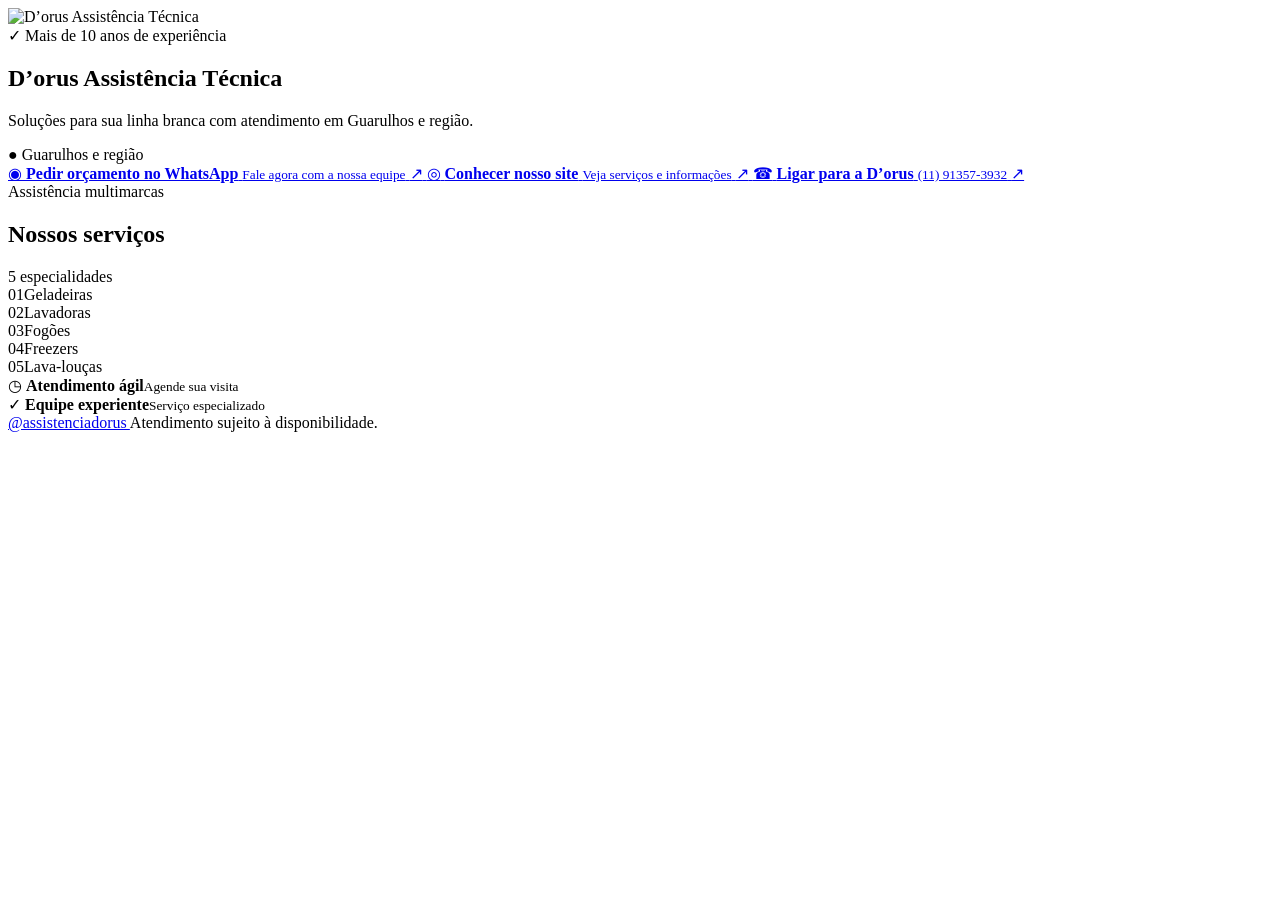
==== index.html @ 90763893 "Cria menu digital da D’orus" ====
<!doctype html>
<html lang="pt-BR">
  <head>
    <meta charset="UTF-8" />
    <meta name="viewport" content="width=device-width, initial-scale=1.0" />
    <meta
      name="description"
      content="Menu digital da D’orus Assistência Técnica: orçamento, serviços e canais de atendimento."
    />
    <meta name="theme-color" content="#075ab7" />
    <title>D’orus Assistência Técnica | Atendimento</title>
    <link rel="stylesheet" href="styles.css" />
  </head>
  <body>
    <main class="site-shell">
      <div class="ambient ambient-one" aria-hidden="true"></div>
      <div class="ambient ambient-two" aria-hidden="true"></div>

      <section class="menu-card" aria-labelledby="page-title">
        <header class="brand-header">
          <div class="logo-frame">
            <img
              src="assets/dorus-logo.png"
              alt="D’orus Assistência Técnica"
              class="brand-logo"
            />
          </div>

          <div class="eyebrow">
            <span aria-hidden="true">✓</span>
            Mais de 10 anos de experiência
          </div>

          <h1 id="page-title">D’orus Assistência Técnica</h1>
          <p class="brand-copy">
            Soluções para sua linha branca com atendimento em Guarulhos e região.
          </p>
          <div class="location-line">● Guarulhos e região</div>
        </header>

        <nav class="action-list" aria-label="Canais de atendimento">
          <a
            class="action-button action-whatsapp"
            href="https://wa.me/5511913573932?text=Ol%C3%A1%2C%20vim%20pelo%20Instagram%20da%20D%27orus%20e%20gostaria%20de%20solicitar%20um%20or%C3%A7amento."
            target="_blank"
            rel="noreferrer"
          >
            <span class="action-icon" aria-hidden="true">◉</span>
            <span class="action-text">
              <strong>Pedir orçamento no WhatsApp</strong>
              <small>Fale agora com a nossa equipe</small>
            </span>
            <span class="arrow" aria-hidden="true">↗</span>
          </a>

          <a
            class="action-button action-site"
            href="https://assistenciadorus.com.br/"
            target="_blank"
            rel="noreferrer"
          >
            <span class="action-icon" aria-hidden="true">◎</span>
            <span class="action-text">
              <strong>Conhecer nosso site</strong>
              <small>Veja serviços e informações</small>
            </span>
            <span class="arrow" aria-hidden="true">↗</span>
          </a>

          <a class="action-button action-call" href="tel:+5511913573932">
            <span class="action-icon" aria-hidden="true">☎</span>
            <span class="action-text">
              <strong>Ligar para a D’orus</strong>
              <small>(11) 91357-3932</small>
            </span>
            <span class="arrow" aria-hidden="true">↗</span>
          </a>
        </nav>

        <section class="services-section" aria-labelledby="services-title">
          <div class="section-heading">
            <div>
              <span class="section-kicker">Assistência multimarcas</span>
              <h2 id="services-title">Nossos serviços</h2>
            </div>
            <span class="service-count">5 especialidades</span>
          </div>

          <div class="services-grid">
            <div class="service-item"><span>01</span>Geladeiras</div>
            <div class="service-item"><span>02</span>Lavadoras</div>
            <div class="service-item"><span>03</span>Fogões</div>
            <div class="service-item"><span>04</span>Freezers</div>
            <div class="service-item"><span>05</span>Lava-louças</div>
          </div>
        </section>

        <section class="trust-strip" aria-label="Informações de atendimento">
          <div>
            <span class="trust-icon" aria-hidden="true">◷</span>
            <span><strong>Atendimento ágil</strong><small>Agende sua visita</small></span>
          </div>
          <div>
            <span class="trust-icon" aria-hidden="true">✓</span>
            <span><strong>Equipe experiente</strong><small>Serviço especializado</small></span>
          </div>
        </section>

        <footer class="menu-footer">
          <a
            href="https://www.instagram.com/assistenciadorus/"
            target="_blank"
            rel="noreferrer"
          >
            @assistenciadorus
          </a>
          <span>Atendimento sujeito à disponibilidade.</span>
        </footer>
      </section>
    </main>
  </body>
</html>
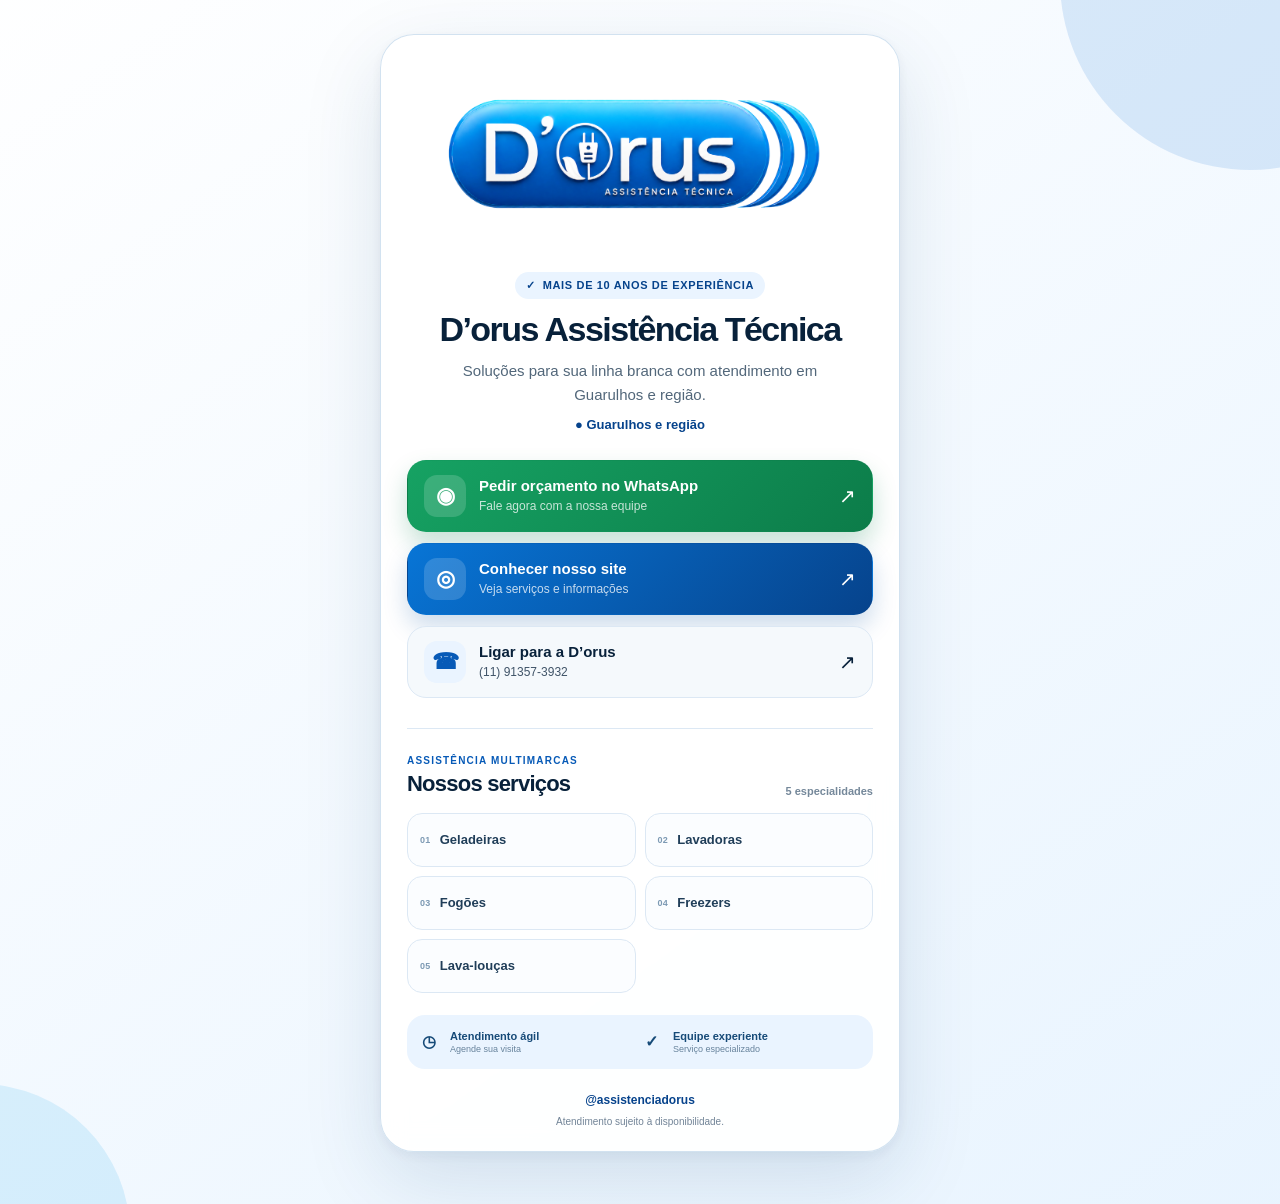
==== commit 2b3d8004: "Usa logo transparente otimizada" ====
--- a/index.html
+++ b/index.html
@@ -20,7 +20,7 @@
         <header class="brand-header">
           <div class="logo-frame">
             <img
-              src="assets/dorus-logo.png"
+              src="assets/dorus-logo.webp"
               alt="D’orus Assistência Técnica"
               class="brand-logo"
             />
--- a/styles.css
+++ b/styles.css
@@ -0,0 +1,136 @@
+:root {
+  --ink: #08213a;
+  --blue: #075ab7;
+  --blue-dark: #06438c;
+  --blue-soft: #eaf4ff;
+  --line: #dce8f4;
+  --green: #16a263;
+  --green-dark: #0c7c49;
+}
+
+* { box-sizing: border-box; }
+
+html { min-width: 320px; background: #eef5fb; }
+
+body {
+  margin: 0;
+  color: var(--ink);
+  font-family: Arial, Helvetica, sans-serif;
+  -webkit-font-smoothing: antialiased;
+}
+
+a { color: inherit; text-decoration: none; }
+h1, h2, p { margin: 0; }
+
+.site-shell {
+  position: relative;
+  min-height: 100svh;
+  overflow: hidden;
+  display: grid;
+  place-items: start center;
+  padding: 34px 16px 52px;
+  background: linear-gradient(145deg, rgba(255,255,255,.96), rgba(232,244,255,.92)), #eef5fb;
+}
+
+.ambient { position: absolute; border-radius: 999px; pointer-events: none; }
+.ambient-one { width: 380px; height: 380px; top: -210px; right: -160px; background: rgba(0,102,204,.13); }
+.ambient-two { width: 300px; height: 300px; bottom: -180px; left: -170px; background: rgba(0,158,226,.12); }
+
+.menu-card {
+  position: relative;
+  z-index: 1;
+  width: min(100%, 520px);
+  border: 1px solid rgba(207,224,239,.92);
+  border-radius: 34px;
+  padding: 34px 26px 24px;
+  background: rgba(255,255,255,.94);
+  box-shadow: 0 28px 80px rgba(11,63,105,.13), 0 4px 14px rgba(11,63,105,.06);
+  backdrop-filter: blur(12px);
+}
+
+.brand-header { text-align: center; }
+.logo-frame { width: min(100%, 390px); margin: 0 auto 22px; background: transparent; }
+.brand-logo { display: block; width: 100%; height: auto; object-fit: contain; }
+
+.eyebrow {
+  width: fit-content;
+  margin: 0 auto 12px;
+  display: flex;
+  align-items: center;
+  gap: 7px;
+  padding: 7px 11px;
+  border-radius: 999px;
+  color: var(--blue-dark);
+  background: var(--blue-soft);
+  font-size: 11px;
+  font-weight: 800;
+  letter-spacing: .06em;
+  text-transform: uppercase;
+}
+
+h1 { font-size: clamp(26px, 6vw, 34px); line-height: 1.08; letter-spacing: -.045em; }
+.brand-copy { max-width: 390px; margin: 12px auto 0; color: #52677a; font-size: 15px; line-height: 1.55; }
+.location-line { margin-top: 11px; color: var(--blue-dark); font-size: 13px; font-weight: 700; }
+
+.action-list { display: grid; gap: 11px; margin-top: 28px; }
+.action-button {
+  min-height: 72px;
+  display: flex;
+  align-items: center;
+  gap: 13px;
+  padding: 12px 16px;
+  border: 1px solid transparent;
+  border-radius: 19px;
+  transition: transform 160ms ease, box-shadow 160ms ease, border-color 160ms ease;
+}
+.action-button:hover { transform: translateY(-2px); }
+.action-button:focus-visible, .menu-footer a:focus-visible { outline: 3px solid rgba(0,102,204,.35); outline-offset: 3px; }
+.action-whatsapp { color: #fff; background: linear-gradient(135deg, var(--green), var(--green-dark)); box-shadow: 0 12px 24px rgba(13,129,76,.23); }
+.action-site { color: #fff; background: linear-gradient(135deg, #0875d6, var(--blue-dark)); box-shadow: 0 12px 24px rgba(4,82,159,.2); }
+.action-call { color: var(--ink); border-color: var(--line); background: #f5f9fc; }
+.action-call:hover { border-color: #b7cee1; box-shadow: 0 9px 20px rgba(11,63,105,.08); }
+
+.action-icon {
+  flex: 0 0 auto;
+  width: 42px;
+  height: 42px;
+  display: grid;
+  place-items: center;
+  border-radius: 13px;
+  background: rgba(255,255,255,.16);
+  font-size: 22px;
+  font-weight: 800;
+}
+.action-call .action-icon { color: var(--blue); background: var(--blue-soft); }
+.action-text { min-width: 0; flex: 1; display: grid; gap: 3px; text-align: left; }
+.action-text strong { font-size: 15px; line-height: 1.25; }
+.action-text small { opacity: .76; font-size: 12px; line-height: 1.3; }
+.arrow { font-size: 20px; }
+
+.services-section { margin-top: 30px; padding-top: 26px; border-top: 1px solid var(--line); }
+.section-heading { display: flex; align-items: end; justify-content: space-between; gap: 12px; }
+.section-kicker { display: block; margin-bottom: 5px; color: var(--blue); font-size: 10px; font-weight: 800; letter-spacing: .12em; text-transform: uppercase; }
+h2 { font-size: 22px; letter-spacing: -.035em; }
+.service-count { flex: 0 0 auto; color: #75889a; font-size: 11px; font-weight: 700; }
+.services-grid { display: grid; grid-template-columns: repeat(2, minmax(0,1fr)); gap: 9px; margin-top: 16px; }
+.service-item { min-height: 54px; display: flex; align-items: center; gap: 9px; padding: 11px 12px; border: 1px solid var(--line); border-radius: 15px; color: #203e59; background: #fbfdff; font-size: 13px; font-weight: 750; }
+.service-item span { color: #7d9ab4; font-size: 9px; font-weight: 800; letter-spacing: .04em; }
+
+.trust-strip { display: grid; grid-template-columns: repeat(2,minmax(0,1fr)); gap: 10px; margin-top: 22px; padding: 15px; border-radius: 18px; color: #164a78; background: var(--blue-soft); }
+.trust-strip > div { display: flex; align-items: center; gap: 8px; }
+.trust-strip span:not(.trust-icon) { min-width: 0; display: grid; gap: 2px; }
+.trust-strip strong { font-size: 11px; }
+.trust-strip small { color: #67839c; font-size: 9px; }
+.trust-icon { width: 20px; font-weight: 900; }
+
+.menu-footer { display: flex; flex-direction: column; align-items: center; gap: 9px; margin-top: 24px; color: #718497; font-size: 10px; }
+.menu-footer a { color: var(--blue-dark); font-size: 12px; font-weight: 800; }
+
+@media (max-width: 420px) {
+  .site-shell { padding: 14px 0 0; background: #fff; }
+  .menu-card { border: 0; border-radius: 0; padding: 26px 18px 24px; box-shadow: none; }
+  .logo-frame { width: min(100%, 340px); }
+  .action-button { padding-inline: 13px; }
+}
+
+@media (prefers-reduced-motion: reduce) { .action-button { transition: none; } }
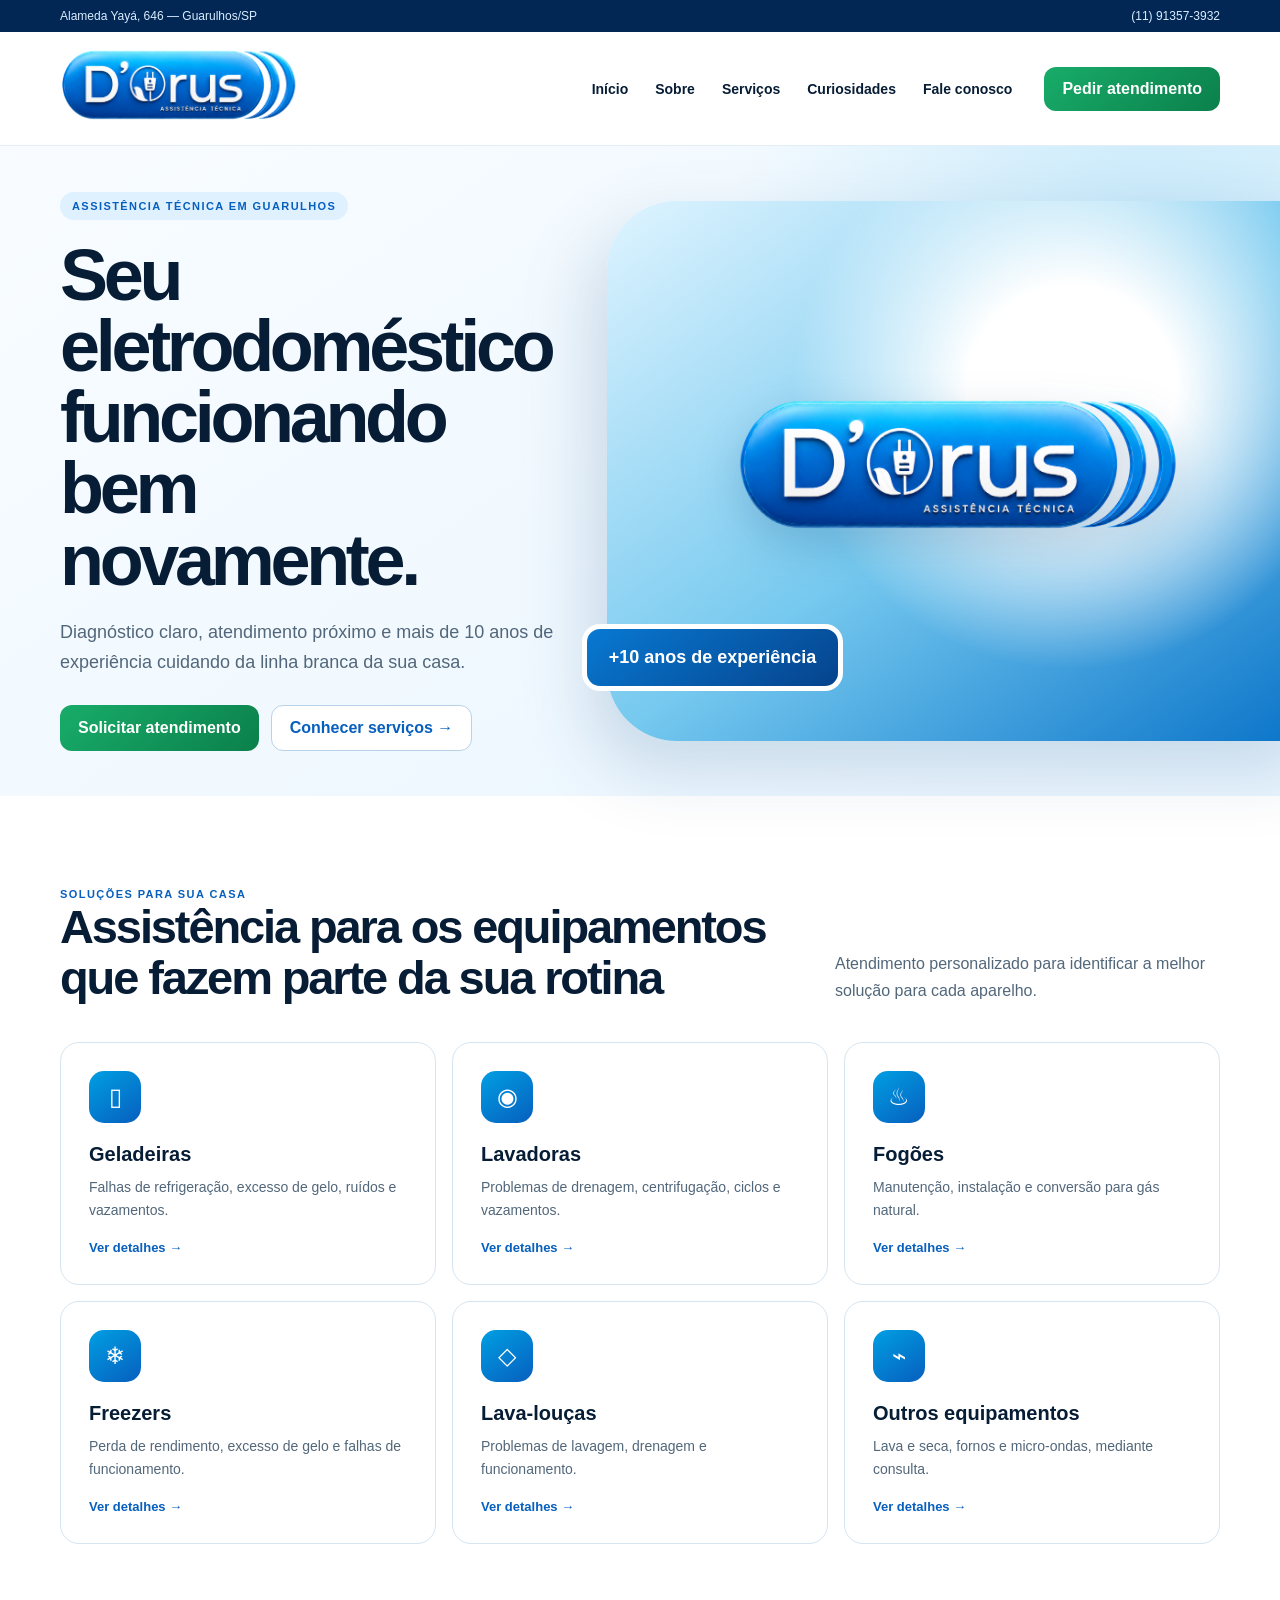
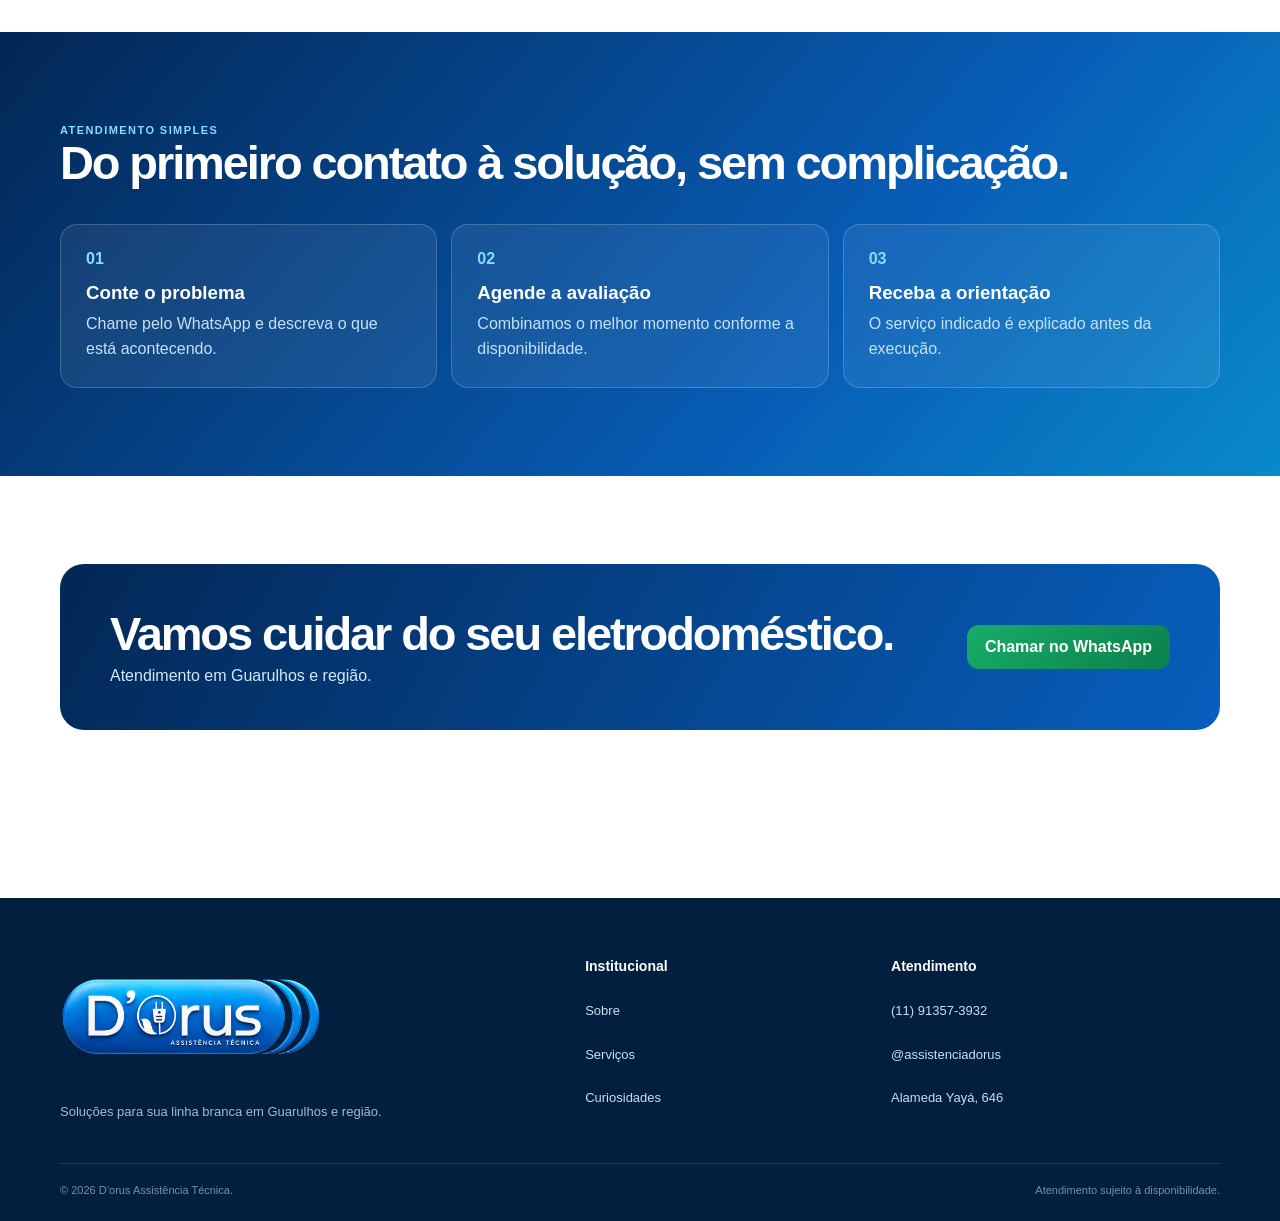
==== commit 5856cdfe: "Transformar menu em site institucional completo" ====
--- a/index.html
+++ b/index.html
@@ -1,122 +1,14 @@
-<!doctype html>
-<html lang="pt-BR">
-  <head>
-    <meta charset="UTF-8" />
-    <meta name="viewport" content="width=device-width, initial-scale=1.0" />
-    <meta
-      name="description"
-      content="Menu digital da D’orus Assistência Técnica: orçamento, serviços e canais de atendimento."
-    />
-    <meta name="theme-color" content="#075ab7" />
-    <title>D’orus Assistência Técnica | Atendimento</title>
-    <link rel="stylesheet" href="styles.css" />
-  </head>
-  <body>
-    <main class="site-shell">
-      <div class="ambient ambient-one" aria-hidden="true"></div>
-      <div class="ambient ambient-two" aria-hidden="true"></div>
-
-      <section class="menu-card" aria-labelledby="page-title">
-        <header class="brand-header">
-          <div class="logo-frame">
-            <img
-              src="assets/dorus-logo.webp"
-              alt="D’orus Assistência Técnica"
-              class="brand-logo"
-            />
-          </div>
-
-          <div class="eyebrow">
-            <span aria-hidden="true">✓</span>
-            Mais de 10 anos de experiência
-          </div>
-
-          <h1 id="page-title">D’orus Assistência Técnica</h1>
-          <p class="brand-copy">
-            Soluções para sua linha branca com atendimento em Guarulhos e região.
-          </p>
-          <div class="location-line">● Guarulhos e região</div>
-        </header>
-
-        <nav class="action-list" aria-label="Canais de atendimento">
-          <a
-            class="action-button action-whatsapp"
-            href="https://wa.me/5511913573932?text=Ol%C3%A1%2C%20vim%20pelo%20Instagram%20da%20D%27orus%20e%20gostaria%20de%20solicitar%20um%20or%C3%A7amento."
-            target="_blank"
-            rel="noreferrer"
-          >
-            <span class="action-icon" aria-hidden="true">◉</span>
-            <span class="action-text">
-              <strong>Pedir orçamento no WhatsApp</strong>
-              <small>Fale agora com a nossa equipe</small>
-            </span>
-            <span class="arrow" aria-hidden="true">↗</span>
-          </a>
-
-          <a
-            class="action-button action-site"
-            href="https://assistenciadorus.com.br/"
-            target="_blank"
-            rel="noreferrer"
-          >
-            <span class="action-icon" aria-hidden="true">◎</span>
-            <span class="action-text">
-              <strong>Conhecer nosso site</strong>
-              <small>Veja serviços e informações</small>
-            </span>
-            <span class="arrow" aria-hidden="true">↗</span>
-          </a>
-
-          <a class="action-button action-call" href="tel:+5511913573932">
-            <span class="action-icon" aria-hidden="true">☎</span>
-            <span class="action-text">
-              <strong>Ligar para a D’orus</strong>
-              <small>(11) 91357-3932</small>
-            </span>
-            <span class="arrow" aria-hidden="true">↗</span>
-          </a>
-        </nav>
-
-        <section class="services-section" aria-labelledby="services-title">
-          <div class="section-heading">
-            <div>
-              <span class="section-kicker">Assistência multimarcas</span>
-              <h2 id="services-title">Nossos serviços</h2>
-            </div>
-            <span class="service-count">5 especialidades</span>
-          </div>
-
-          <div class="services-grid">
-            <div class="service-item"><span>01</span>Geladeiras</div>
-            <div class="service-item"><span>02</span>Lavadoras</div>
-            <div class="service-item"><span>03</span>Fogões</div>
-            <div class="service-item"><span>04</span>Freezers</div>
-            <div class="service-item"><span>05</span>Lava-louças</div>
-          </div>
-        </section>
-
-        <section class="trust-strip" aria-label="Informações de atendimento">
-          <div>
-            <span class="trust-icon" aria-hidden="true">◷</span>
-            <span><strong>Atendimento ágil</strong><small>Agende sua visita</small></span>
-          </div>
-          <div>
-            <span class="trust-icon" aria-hidden="true">✓</span>
-            <span><strong>Equipe experiente</strong><small>Serviço especializado</small></span>
-          </div>
-        </section>
-
-        <footer class="menu-footer">
-          <a
-            href="https://www.instagram.com/assistenciadorus/"
-            target="_blank"
-            rel="noreferrer"
-          >
-            @assistenciadorus
-          </a>
-          <span>Atendimento sujeito à disponibilidade.</span>
-        </footer>
-      </section>
-    </main>
-  </body>
-</html>
+<!doctype html><html lang="pt-BR"><head><meta charset="utf-8"><meta name="viewport" content="width=device-width,initial-scale=1"><meta name="description" content="Assistência técnica de geladeiras, lavadoras, fogões, freezers e lava-louças em Guarulhos e região."><title>D’orus Assistência Técnica | Guarulhos</title><link rel="stylesheet" href="styles.css"></head><body>
+<div class="topbar"><div class="container"><span>Alameda Yayá, 646 — Guarulhos/SP</span><span>(11) 91357-3932</span></div></div>
+<header class="header"><div class="container"><a href="./"><img class="logo" src="assets/dorus-logo.webp" alt="D’orus Assistência Técnica"></a><nav class="nav"><a href="./">Início</a><a href="sobre/">Sobre</a><a href="servicos/">Serviços</a><a href="curiosidades/">Curiosidades</a><a href="fale-conosco/">Fale conosco</a></nav><a class="whatsapp-mini" href="https://wa.me/5511913573932">Pedir atendimento</a><details class="mobile-nav"><summary>Menu</summary><div><a href="./">Início</a><a href="sobre/">Sobre</a><a href="servicos/">Serviços</a><a href="curiosidades/">Curiosidades</a><a href="fale-conosco/">Fale conosco</a></div></details></div></header>
+<main><section class="hero"><div class="container hero-grid"><div><span class="eyebrow">Assistência técnica em Guarulhos</span><h1>Seu eletrodoméstico funcionando bem novamente.</h1><p>Diagnóstico claro, atendimento próximo e mais de 10 anos de experiência cuidando da linha branca da sua casa.</p><div class="actions"><a class="button button-green" href="https://wa.me/5511913573932">Solicitar atendimento</a><a class="button button-blue" href="servicos/">Conhecer serviços →</a></div></div><div class="hero-image"><div class="badge">+10 anos de experiência</div></div></div></section>
+<section class="section"><div class="container"><div class="section-head"><div><span class="kicker">Soluções para sua casa</span><h2>Assistência para os equipamentos que fazem parte da sua rotina</h2></div><p>Atendimento personalizado para identificar a melhor solução para cada aparelho.</p></div><div class="cards">
+<article class="card"><div class="icon">▯</div><h3>Geladeiras</h3><p>Falhas de refrigeração, excesso de gelo, ruídos e vazamentos.</p><a href="servicos/">Ver detalhes →</a></article>
+<article class="card"><div class="icon">◉</div><h3>Lavadoras</h3><p>Problemas de drenagem, centrifugação, ciclos e vazamentos.</p><a href="servicos/">Ver detalhes →</a></article>
+<article class="card"><div class="icon">♨</div><h3>Fogões</h3><p>Manutenção, instalação e conversão para gás natural.</p><a href="servicos/">Ver detalhes →</a></article>
+<article class="card"><div class="icon">❄</div><h3>Freezers</h3><p>Perda de rendimento, excesso de gelo e falhas de funcionamento.</p><a href="servicos/">Ver detalhes →</a></article>
+<article class="card"><div class="icon">◇</div><h3>Lava-louças</h3><p>Problemas de lavagem, drenagem e funcionamento.</p><a href="servicos/">Ver detalhes →</a></article>
+<article class="card"><div class="icon">⌁</div><h3>Outros equipamentos</h3><p>Lava e seca, fornos e micro-ondas, mediante consulta.</p><a href="servicos/">Ver detalhes →</a></article></div></div></section>
+<section class="section section-blue"><div class="container"><span class="kicker" style="color:#85ddff">Atendimento simples</span><h2>Do primeiro contato à solução, sem complicação.</h2><div class="steps"><article class="step"><span>01</span><h3>Conte o problema</h3><p>Chame pelo WhatsApp e descreva o que está acontecendo.</p></article><article class="step"><span>02</span><h3>Agende a avaliação</h3><p>Combinamos o melhor momento conforme a disponibilidade.</p></article><article class="step"><span>03</span><h3>Receba a orientação</h3><p>O serviço indicado é explicado antes da execução.</p></article></div></div></section>
+<section class="section"><div class="container cta"><div><h2>Vamos cuidar do seu eletrodoméstico.</h2><p>Atendimento em Guarulhos e região.</p></div><a class="button button-green" href="https://wa.me/5511913573932">Chamar no WhatsApp</a></div></section></main>
+<footer class="footer"><div class="container footer-grid"><div><img src="assets/dorus-logo.webp" alt="D’orus"><p>Soluções para sua linha branca em Guarulhos e região.</p></div><div class="footer-links"><h3>Institucional</h3><a href="sobre/">Sobre</a><a href="servicos/">Serviços</a><a href="curiosidades/">Curiosidades</a></div><div class="footer-links"><h3>Atendimento</h3><a href="tel:+5511913573932">(11) 91357-3932</a><a href="https://instagram.com/assistenciadorus">@assistenciadorus</a><span>Alameda Yayá, 646</span></div></div><div class="container copyright"><span>© 2026 D’orus Assistência Técnica.</span><span>Atendimento sujeito à disponibilidade.</span></div></footer></body></html>
--- a/styles.css
+++ b/styles.css
@@ -1,136 +1,101 @@
-:root {
-  --ink: #08213a;
-  --blue: #075ab7;
-  --blue-dark: #06438c;
-  --blue-soft: #eaf4ff;
-  --line: #dce8f4;
-  --green: #16a263;
-  --green-dark: #0c7c49;
+:root{--ink:#071d35;--muted:#52677a;--blue:#075fbe;--cyan:#009fe3;--deep:#032755;--soft:#eef7ff;--line:#d6e5f1;--green:#159c5e}
+*{box-sizing:border-box}
+html{scroll-behavior:smooth}
+body{margin:0;color:var(--ink);font-family:Arial,Helvetica,sans-serif;background:#fff}
+a{text-decoration:none;color:inherit}
+h1,h2,h3,p{margin:0}
+.container{width:min(1160px,calc(100% - 40px));margin:auto}
+.topbar{padding:9px 0;color:#d9edff;background:var(--deep);font-size:12px}
+.topbar .container,.header .container{display:flex;align-items:center;justify-content:space-between}
+.header{background:#fff;border-bottom:1px solid #e2edf5}
+.header .container{min-height:90px;gap:32px}
+.logo{width:245px;display:block}
+.nav{display:flex;gap:27px;margin-left:auto;font-size:14px;font-weight:700}
+.nav a:hover{color:var(--blue)}
+.whatsapp-mini,.button{display:inline-flex;align-items:center;justify-content:center;gap:8px;padding:13px 18px;border-radius:12px;font-weight:800}
+.whatsapp-mini,.button-green{color:#fff;background:linear-gradient(135deg,#18ac69,#0b804b)}
+.button-blue{color:var(--blue);background:#fff;border:1px solid #b9d2e8}
+.mobile-nav{display:none;position:relative}
+.mobile-nav summary{cursor:pointer;font-weight:800}
+.mobile-nav div{position:absolute;right:0;top:30px;width:220px;display:grid;padding:10px;background:#fff;border:1px solid var(--line);border-radius:12px;box-shadow:0 15px 40px #063b8020}
+.mobile-nav a{padding:10px}
+.hero{background:radial-gradient(circle at 90% 20%,#00a0e330,transparent 34%),linear-gradient(145deg,#f8fcff,#eaf6ff)}
+.hero-grid{min-height:650px;display:grid;grid-template-columns:.9fr 1.1fr;align-items:center;gap:45px}
+.eyebrow,.kicker{display:inline-block;color:var(--blue);font-size:11px;font-weight:900;letter-spacing:.13em;text-transform:uppercase}
+.eyebrow{padding:8px 12px;margin-bottom:20px;background:#dff1ff;border-radius:999px}
+.hero h1,.internal h1{font-size:clamp(44px,6vw,72px);line-height:.99;letter-spacing:-.06em}
+.hero p,.internal p{margin-top:22px;color:var(--muted);font-size:18px;line-height:1.65}
+.actions{display:flex;gap:12px;margin-top:28px}
+.hero-image{position:relative;height:540px;margin-right:-8vw;border-radius:70px 0 0 70px;background:radial-gradient(circle at 65% 35%,#fff 0 18%,transparent 48%),linear-gradient(145deg,#dff4ff,#76c9ef 52%,#0872c8);box-shadow:-18px 28px 70px #0441752b}
+.hero-image:before{content:"";position:absolute;inset:18%;background:url('assets/dorus-logo.webp') center/contain no-repeat;filter:drop-shadow(0 16px 22px #053d7133)}
+.badge{position:absolute;left:-25px;bottom:50px;padding:18px 22px;color:#fff;background:linear-gradient(145deg,#0879d2,#06438c);border:5px solid #fff;border-radius:18px;font-size:18px;font-weight:900}
+.section{padding:88px 0}
+.section-soft{background:linear-gradient(145deg,#f5faff,#ebf6ff)}
+.section-blue{color:#fff;background:linear-gradient(130deg,var(--deep),#075db6 65%,#098aca)}
+.section-head{display:grid;grid-template-columns:1.3fr .7fr;gap:60px;align-items:end;margin-bottom:38px}
+.section h2{font-size:clamp(30px,4.5vw,47px);line-height:1.08;letter-spacing:-.045em}
+.section-head p,.copy{color:var(--muted);line-height:1.7}
+.cards{display:grid;grid-template-columns:repeat(3,1fr);gap:16px}
+.card{padding:28px;border:1px solid var(--line);border-radius:19px;background:#fff}
+.icon{width:52px;height:52px;display:grid;place-items:center;color:#fff;background:linear-gradient(145deg,var(--cyan),var(--blue));border-radius:15px;font-size:24px}
+.card h3{margin-top:20px;font-size:20px}
+.card p{margin-top:10px;color:var(--muted);font-size:14px;line-height:1.65}
+.card a{display:inline-block;margin-top:18px;color:var(--blue);font-size:13px;font-weight:800}
+.steps{display:grid;grid-template-columns:repeat(3,1fr);gap:14px;margin-top:35px}
+.step{padding:25px;border:1px solid #ffffff30;border-radius:17px;background:#ffffff12}
+.step span{color:#85ddff;font-weight:900}
+.step h3{margin-top:14px}
+.step p{margin-top:8px;color:#c7e2f8;line-height:1.55}
+.cta{display:flex;align-items:center;justify-content:space-between;gap:30px;padding:45px 50px;color:#fff;background:linear-gradient(120deg,var(--deep),var(--blue));border-radius:24px}
+.cta p{margin-top:8px;color:#d3e9fa}
+.internal{position:relative;overflow:hidden;padding:85px 0;background:linear-gradient(140deg,#f8fcff,#e7f5ff)}
+.internal p{max-width:720px}
+.content-grid{display:grid;grid-template-columns:.9fr 1.1fr;gap:80px}
+.prose{display:grid;gap:18px;color:var(--muted);font-size:17px;line-height:1.75}
+.values,.services,.tips{display:grid;grid-template-columns:repeat(2,1fr);gap:16px}
+.values .card,.services .card,.tips .card{min-height:220px}
+.checklist{display:grid;grid-template-columns:repeat(2,1fr);gap:9px;margin:20px 0;padding:0;list-style:none;color:#405970;font-size:13px}
+.checklist li:before{content:"✓";margin-right:7px;color:var(--green);font-weight:900}
+.tip-note{margin-top:20px;padding:13px;color:var(--blue);background:var(--soft);border-radius:10px;font-size:13px;font-weight:700}
+.contact-grid{display:grid;grid-template-columns:.75fr 1.25fr;gap:36px}
+.contact-list{display:grid;gap:12px;align-content:start}
+.contact-item{padding:20px;border:1px solid var(--line);border-radius:15px}
+.contact-item small{display:block;margin-bottom:5px;color:var(--muted);font-size:10px;font-weight:800;text-transform:uppercase}
+.form{display:grid;gap:16px;padding:34px;background:#f5faff;border:1px solid var(--line);border-radius:22px}
+.form label{display:grid;gap:7px;color:#27445f;font-size:12px;font-weight:800}
+.form input,.form select,.form textarea{width:100%;padding:12px;border:1px solid #bed4e7;border-radius:9px;background:#fff}
+.form textarea{min-height:110px;resize:vertical}
+.footer{margin-top:80px;padding:60px 0 25px;color:#c9def0;background:#031f40}
+.footer-grid{display:grid;grid-template-columns:1.3fr .7fr .9fr;gap:50px}
+.footer img{width:270px}
+.footer p{margin-top:15px;color:#9fbbd2;font-size:13px;line-height:1.6}
+.footer h3{color:#fff;font-size:14px}
+.footer-links{display:grid;gap:11px;font-size:13px}
+.copyright{display:flex;justify-content:space-between;margin-top:40px;padding-top:20px;border-top:1px solid #ffffff20;color:#7391aa;font-size:11px}
+
+@media(max-width:900px){.nav,.whatsapp-mini{display:none}
+.mobile-nav{display:block}
+.hero-grid,.section-head,.content-grid,.contact-grid{grid-template-columns:1fr}
+.hero-grid{padding-top:60px}
+.hero-image{margin-right:-20px;height:430px}
+.cards{grid-template-columns:repeat(2,1fr)}
+.steps{grid-template-columns:1fr}
+.footer-grid{grid-template-columns:1fr 1fr}
+.footer-grid>:first-child{grid-column:1/-1}
 }
-
-* { box-sizing: border-box; }
-
-html { min-width: 320px; background: #eef5fb; }
-
-body {
-  margin: 0;
-  color: var(--ink);
-  font-family: Arial, Helvetica, sans-serif;
-  -webkit-font-smoothing: antialiased;
+@media(max-width:620px){.container{width:calc(100% - 28px)}
+.topbar{text-align:center}
+.header .container{min-height:76px}
+.logo{width:200px}
+.hero-grid{padding-top:45px}
+.hero h1,.internal h1{font-size:42px}
+.hero-image{height:310px;margin:20px -14px 0 0;border-radius:35px}
+.badge{left:8px;bottom:10px}
+.actions{display:grid}
+.section{padding:62px 0}
+.cards,.values,.services,.tips{grid-template-columns:1fr}
+.cta{display:grid;padding:30px 24px}
+.footer-grid{grid-template-columns:1fr}
+.footer-grid>:first-child{grid-column:auto}
+.copyright{display:grid;gap:8px}
 }
-
-a { color: inherit; text-decoration: none; }
-h1, h2, p { margin: 0; }
-
-.site-shell {
-  position: relative;
-  min-height: 100svh;
-  overflow: hidden;
-  display: grid;
-  place-items: start center;
-  padding: 34px 16px 52px;
-  background: linear-gradient(145deg, rgba(255,255,255,.96), rgba(232,244,255,.92)), #eef5fb;
-}
-
-.ambient { position: absolute; border-radius: 999px; pointer-events: none; }
-.ambient-one { width: 380px; height: 380px; top: -210px; right: -160px; background: rgba(0,102,204,.13); }
-.ambient-two { width: 300px; height: 300px; bottom: -180px; left: -170px; background: rgba(0,158,226,.12); }
-
-.menu-card {
-  position: relative;
-  z-index: 1;
-  width: min(100%, 520px);
-  border: 1px solid rgba(207,224,239,.92);
-  border-radius: 34px;
-  padding: 34px 26px 24px;
-  background: rgba(255,255,255,.94);
-  box-shadow: 0 28px 80px rgba(11,63,105,.13), 0 4px 14px rgba(11,63,105,.06);
-  backdrop-filter: blur(12px);
-}
-
-.brand-header { text-align: center; }
-.logo-frame { width: min(100%, 390px); margin: 0 auto 22px; background: transparent; }
-.brand-logo { display: block; width: 100%; height: auto; object-fit: contain; }
-
-.eyebrow {
-  width: fit-content;
-  margin: 0 auto 12px;
-  display: flex;
-  align-items: center;
-  gap: 7px;
-  padding: 7px 11px;
-  border-radius: 999px;
-  color: var(--blue-dark);
-  background: var(--blue-soft);
-  font-size: 11px;
-  font-weight: 800;
-  letter-spacing: .06em;
-  text-transform: uppercase;
-}
-
-h1 { font-size: clamp(26px, 6vw, 34px); line-height: 1.08; letter-spacing: -.045em; }
-.brand-copy { max-width: 390px; margin: 12px auto 0; color: #52677a; font-size: 15px; line-height: 1.55; }
-.location-line { margin-top: 11px; color: var(--blue-dark); font-size: 13px; font-weight: 700; }
-
-.action-list { display: grid; gap: 11px; margin-top: 28px; }
-.action-button {
-  min-height: 72px;
-  display: flex;
-  align-items: center;
-  gap: 13px;
-  padding: 12px 16px;
-  border: 1px solid transparent;
-  border-radius: 19px;
-  transition: transform 160ms ease, box-shadow 160ms ease, border-color 160ms ease;
-}
-.action-button:hover { transform: translateY(-2px); }
-.action-button:focus-visible, .menu-footer a:focus-visible { outline: 3px solid rgba(0,102,204,.35); outline-offset: 3px; }
-.action-whatsapp { color: #fff; background: linear-gradient(135deg, var(--green), var(--green-dark)); box-shadow: 0 12px 24px rgba(13,129,76,.23); }
-.action-site { color: #fff; background: linear-gradient(135deg, #0875d6, var(--blue-dark)); box-shadow: 0 12px 24px rgba(4,82,159,.2); }
-.action-call { color: var(--ink); border-color: var(--line); background: #f5f9fc; }
-.action-call:hover { border-color: #b7cee1; box-shadow: 0 9px 20px rgba(11,63,105,.08); }
-
-.action-icon {
-  flex: 0 0 auto;
-  width: 42px;
-  height: 42px;
-  display: grid;
-  place-items: center;
-  border-radius: 13px;
-  background: rgba(255,255,255,.16);
-  font-size: 22px;
-  font-weight: 800;
-}
-.action-call .action-icon { color: var(--blue); background: var(--blue-soft); }
-.action-text { min-width: 0; flex: 1; display: grid; gap: 3px; text-align: left; }
-.action-text strong { font-size: 15px; line-height: 1.25; }
-.action-text small { opacity: .76; font-size: 12px; line-height: 1.3; }
-.arrow { font-size: 20px; }
-
-.services-section { margin-top: 30px; padding-top: 26px; border-top: 1px solid var(--line); }
-.section-heading { display: flex; align-items: end; justify-content: space-between; gap: 12px; }
-.section-kicker { display: block; margin-bottom: 5px; color: var(--blue); font-size: 10px; font-weight: 800; letter-spacing: .12em; text-transform: uppercase; }
-h2 { font-size: 22px; letter-spacing: -.035em; }
-.service-count { flex: 0 0 auto; color: #75889a; font-size: 11px; font-weight: 700; }
-.services-grid { display: grid; grid-template-columns: repeat(2, minmax(0,1fr)); gap: 9px; margin-top: 16px; }
-.service-item { min-height: 54px; display: flex; align-items: center; gap: 9px; padding: 11px 12px; border: 1px solid var(--line); border-radius: 15px; color: #203e59; background: #fbfdff; font-size: 13px; font-weight: 750; }
-.service-item span { color: #7d9ab4; font-size: 9px; font-weight: 800; letter-spacing: .04em; }
-
-.trust-strip { display: grid; grid-template-columns: repeat(2,minmax(0,1fr)); gap: 10px; margin-top: 22px; padding: 15px; border-radius: 18px; color: #164a78; background: var(--blue-soft); }
-.trust-strip > div { display: flex; align-items: center; gap: 8px; }
-.trust-strip span:not(.trust-icon) { min-width: 0; display: grid; gap: 2px; }
-.trust-strip strong { font-size: 11px; }
-.trust-strip small { color: #67839c; font-size: 9px; }
-.trust-icon { width: 20px; font-weight: 900; }
-
-.menu-footer { display: flex; flex-direction: column; align-items: center; gap: 9px; margin-top: 24px; color: #718497; font-size: 10px; }
-.menu-footer a { color: var(--blue-dark); font-size: 12px; font-weight: 800; }
-
-@media (max-width: 420px) {
-  .site-shell { padding: 14px 0 0; background: #fff; }
-  .menu-card { border: 0; border-radius: 0; padding: 26px 18px 24px; box-shadow: none; }
-  .logo-frame { width: min(100%, 340px); }
-  .action-button { padding-inline: 13px; }
-}
-
-@media (prefers-reduced-motion: reduce) { .action-button { transition: none; } }
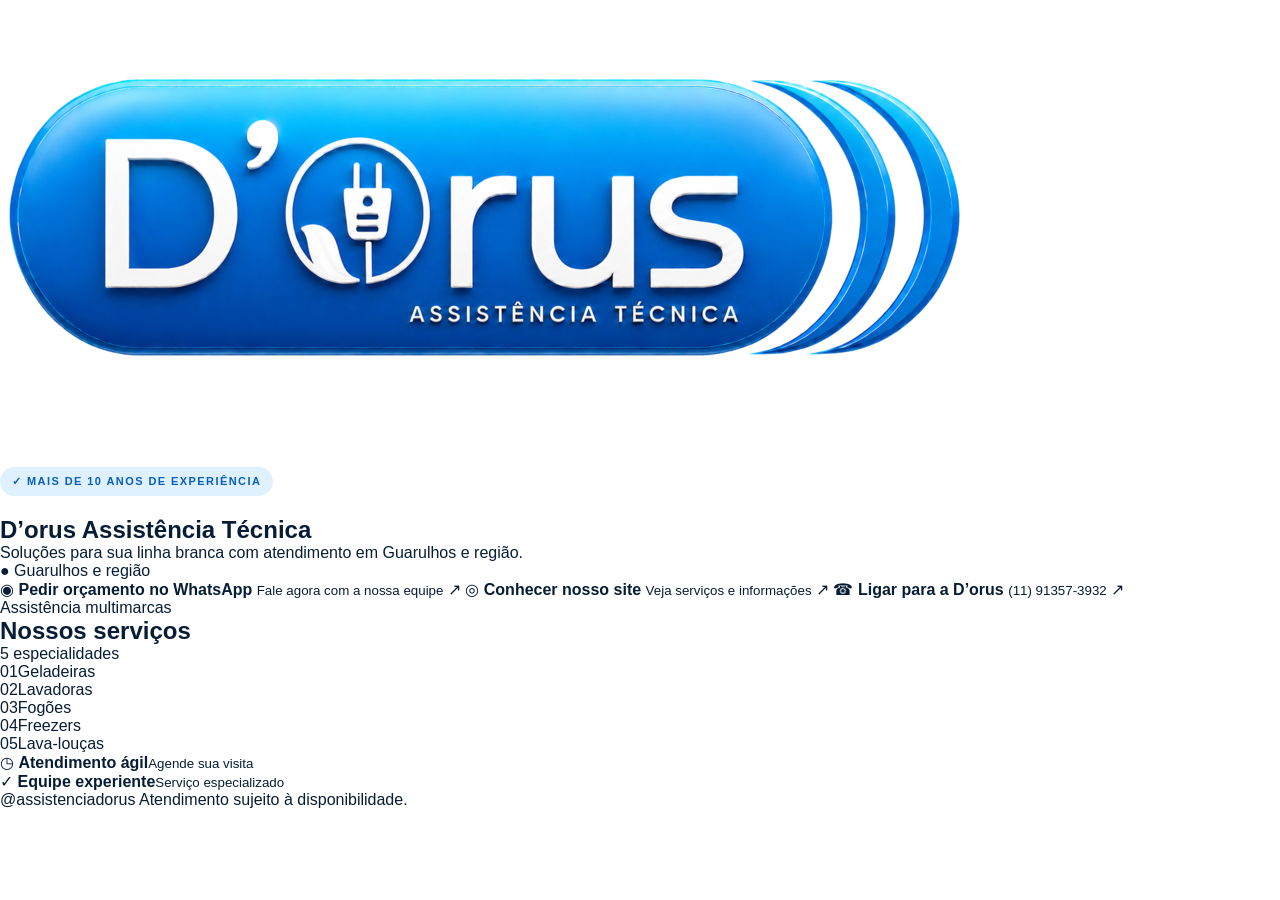
==== commit 9a85925b: "Restaura menu digital e aponta para novo site" ====
--- a/index.html
+++ b/index.html
@@ -1,14 +1,122 @@
-<!doctype html><html lang="pt-BR"><head><meta charset="utf-8"><meta name="viewport" content="width=device-width,initial-scale=1"><meta name="description" content="Assistência técnica de geladeiras, lavadoras, fogões, freezers e lava-louças em Guarulhos e região."><title>D’orus Assistência Técnica | Guarulhos</title><link rel="stylesheet" href="styles.css"></head><body>
-<div class="topbar"><div class="container"><span>Alameda Yayá, 646 — Guarulhos/SP</span><span>(11) 91357-3932</span></div></div>
-<header class="header"><div class="container"><a href="./"><img class="logo" src="assets/dorus-logo.webp" alt="D’orus Assistência Técnica"></a><nav class="nav"><a href="./">Início</a><a href="sobre/">Sobre</a><a href="servicos/">Serviços</a><a href="curiosidades/">Curiosidades</a><a href="fale-conosco/">Fale conosco</a></nav><a class="whatsapp-mini" href="https://wa.me/5511913573932">Pedir atendimento</a><details class="mobile-nav"><summary>Menu</summary><div><a href="./">Início</a><a href="sobre/">Sobre</a><a href="servicos/">Serviços</a><a href="curiosidades/">Curiosidades</a><a href="fale-conosco/">Fale conosco</a></div></details></div></header>
-<main><section class="hero"><div class="container hero-grid"><div><span class="eyebrow">Assistência técnica em Guarulhos</span><h1>Seu eletrodoméstico funcionando bem novamente.</h1><p>Diagnóstico claro, atendimento próximo e mais de 10 anos de experiência cuidando da linha branca da sua casa.</p><div class="actions"><a class="button button-green" href="https://wa.me/5511913573932">Solicitar atendimento</a><a class="button button-blue" href="servicos/">Conhecer serviços →</a></div></div><div class="hero-image"><div class="badge">+10 anos de experiência</div></div></div></section>
-<section class="section"><div class="container"><div class="section-head"><div><span class="kicker">Soluções para sua casa</span><h2>Assistência para os equipamentos que fazem parte da sua rotina</h2></div><p>Atendimento personalizado para identificar a melhor solução para cada aparelho.</p></div><div class="cards">
-<article class="card"><div class="icon">▯</div><h3>Geladeiras</h3><p>Falhas de refrigeração, excesso de gelo, ruídos e vazamentos.</p><a href="servicos/">Ver detalhes →</a></article>
-<article class="card"><div class="icon">◉</div><h3>Lavadoras</h3><p>Problemas de drenagem, centrifugação, ciclos e vazamentos.</p><a href="servicos/">Ver detalhes →</a></article>
-<article class="card"><div class="icon">♨</div><h3>Fogões</h3><p>Manutenção, instalação e conversão para gás natural.</p><a href="servicos/">Ver detalhes →</a></article>
-<article class="card"><div class="icon">❄</div><h3>Freezers</h3><p>Perda de rendimento, excesso de gelo e falhas de funcionamento.</p><a href="servicos/">Ver detalhes →</a></article>
-<article class="card"><div class="icon">◇</div><h3>Lava-louças</h3><p>Problemas de lavagem, drenagem e funcionamento.</p><a href="servicos/">Ver detalhes →</a></article>
-<article class="card"><div class="icon">⌁</div><h3>Outros equipamentos</h3><p>Lava e seca, fornos e micro-ondas, mediante consulta.</p><a href="servicos/">Ver detalhes →</a></article></div></div></section>
-<section class="section section-blue"><div class="container"><span class="kicker" style="color:#85ddff">Atendimento simples</span><h2>Do primeiro contato à solução, sem complicação.</h2><div class="steps"><article class="step"><span>01</span><h3>Conte o problema</h3><p>Chame pelo WhatsApp e descreva o que está acontecendo.</p></article><article class="step"><span>02</span><h3>Agende a avaliação</h3><p>Combinamos o melhor momento conforme a disponibilidade.</p></article><article class="step"><span>03</span><h3>Receba a orientação</h3><p>O serviço indicado é explicado antes da execução.</p></article></div></div></section>
-<section class="section"><div class="container cta"><div><h2>Vamos cuidar do seu eletrodoméstico.</h2><p>Atendimento em Guarulhos e região.</p></div><a class="button button-green" href="https://wa.me/5511913573932">Chamar no WhatsApp</a></div></section></main>
-<footer class="footer"><div class="container footer-grid"><div><img src="assets/dorus-logo.webp" alt="D’orus"><p>Soluções para sua linha branca em Guarulhos e região.</p></div><div class="footer-links"><h3>Institucional</h3><a href="sobre/">Sobre</a><a href="servicos/">Serviços</a><a href="curiosidades/">Curiosidades</a></div><div class="footer-links"><h3>Atendimento</h3><a href="tel:+5511913573932">(11) 91357-3932</a><a href="https://instagram.com/assistenciadorus">@assistenciadorus</a><span>Alameda Yayá, 646</span></div></div><div class="container copyright"><span>© 2026 D’orus Assistência Técnica.</span><span>Atendimento sujeito à disponibilidade.</span></div></footer></body></html>
+<!doctype html>
+<html lang="pt-BR">
+  <head>
+    <meta charset="UTF-8" />
+    <meta name="viewport" content="width=device-width, initial-scale=1.0" />
+    <meta
+      name="description"
+      content="Menu digital da D’orus Assistência Técnica: orçamento, serviços e canais de atendimento."
+    />
+    <meta name="theme-color" content="#075ab7" />
+    <title>D’orus Assistência Técnica | Atendimento</title>
+    <link rel="stylesheet" href="styles.css" />
+  </head>
+  <body>
+    <main class="site-shell">
+      <div class="ambient ambient-one" aria-hidden="true"></div>
+      <div class="ambient ambient-two" aria-hidden="true"></div>
+
+      <section class="menu-card" aria-labelledby="page-title">
+        <header class="brand-header">
+          <div class="logo-frame">
+            <img
+              src="assets/dorus-logo.webp"
+              alt="D’orus Assistência Técnica"
+              class="brand-logo"
+            />
+          </div>
+
+          <div class="eyebrow">
+            <span aria-hidden="true">✓</span>
+            Mais de 10 anos de experiência
+          </div>
+
+          <h1 id="page-title">D’orus Assistência Técnica</h1>
+          <p class="brand-copy">
+            Soluções para sua linha branca com atendimento em Guarulhos e região.
+          </p>
+          <div class="location-line">● Guarulhos e região</div>
+        </header>
+
+        <nav class="action-list" aria-label="Canais de atendimento">
+          <a
+            class="action-button action-whatsapp"
+            href="https://wa.me/5511913573932?text=Ol%C3%A1%2C%20vim%20pelo%20Instagram%20da%20D%27orus%20e%20gostaria%20de%20solicitar%20um%20or%C3%A7amento."
+            target="_blank"
+            rel="noreferrer"
+          >
+            <span class="action-icon" aria-hidden="true">◉</span>
+            <span class="action-text">
+              <strong>Pedir orçamento no WhatsApp</strong>
+              <small>Fale agora com a nossa equipe</small>
+            </span>
+            <span class="arrow" aria-hidden="true">↗</span>
+          </a>
+
+          <a
+            class="action-button action-site"
+            href="https://kahcardim.github.io/Site-Dorus/"
+            target="_blank"
+            rel="noreferrer"
+          >
+            <span class="action-icon" aria-hidden="true">◎</span>
+            <span class="action-text">
+              <strong>Conhecer nosso site</strong>
+              <small>Veja serviços e informações</small>
+            </span>
+            <span class="arrow" aria-hidden="true">↗</span>
+          </a>
+
+          <a class="action-button action-call" href="tel:+5511913573932">
+            <span class="action-icon" aria-hidden="true">☎</span>
+            <span class="action-text">
+              <strong>Ligar para a D’orus</strong>
+              <small>(11) 91357-3932</small>
+            </span>
+            <span class="arrow" aria-hidden="true">↗</span>
+          </a>
+        </nav>
+
+        <section class="services-section" aria-labelledby="services-title">
+          <div class="section-heading">
+            <div>
+              <span class="section-kicker">Assistência multimarcas</span>
+              <h2 id="services-title">Nossos serviços</h2>
+            </div>
+            <span class="service-count">5 especialidades</span>
+          </div>
+
+          <div class="services-grid">
+            <div class="service-item"><span>01</span>Geladeiras</div>
+            <div class="service-item"><span>02</span>Lavadoras</div>
+            <div class="service-item"><span>03</span>Fogões</div>
+            <div class="service-item"><span>04</span>Freezers</div>
+            <div class="service-item"><span>05</span>Lava-louças</div>
+          </div>
+        </section>
+
+        <section class="trust-strip" aria-label="Informações de atendimento">
+          <div>
+            <span class="trust-icon" aria-hidden="true">◷</span>
+            <span><strong>Atendimento ágil</strong><small>Agende sua visita</small></span>
+          </div>
+          <div>
+            <span class="trust-icon" aria-hidden="true">✓</span>
+            <span><strong>Equipe experiente</strong><small>Serviço especializado</small></span>
+          </div>
+        </section>
+
+        <footer class="menu-footer">
+          <a
+            href="https://www.instagram.com/assistenciadorus/"
+            target="_blank"
+            rel="noreferrer"
+          >
+            @assistenciadorus
+          </a>
+          <span>Atendimento sujeito à disponibilidade.</span>
+        </footer>
+      </section>
+    </main>
+  </body>
+</html>
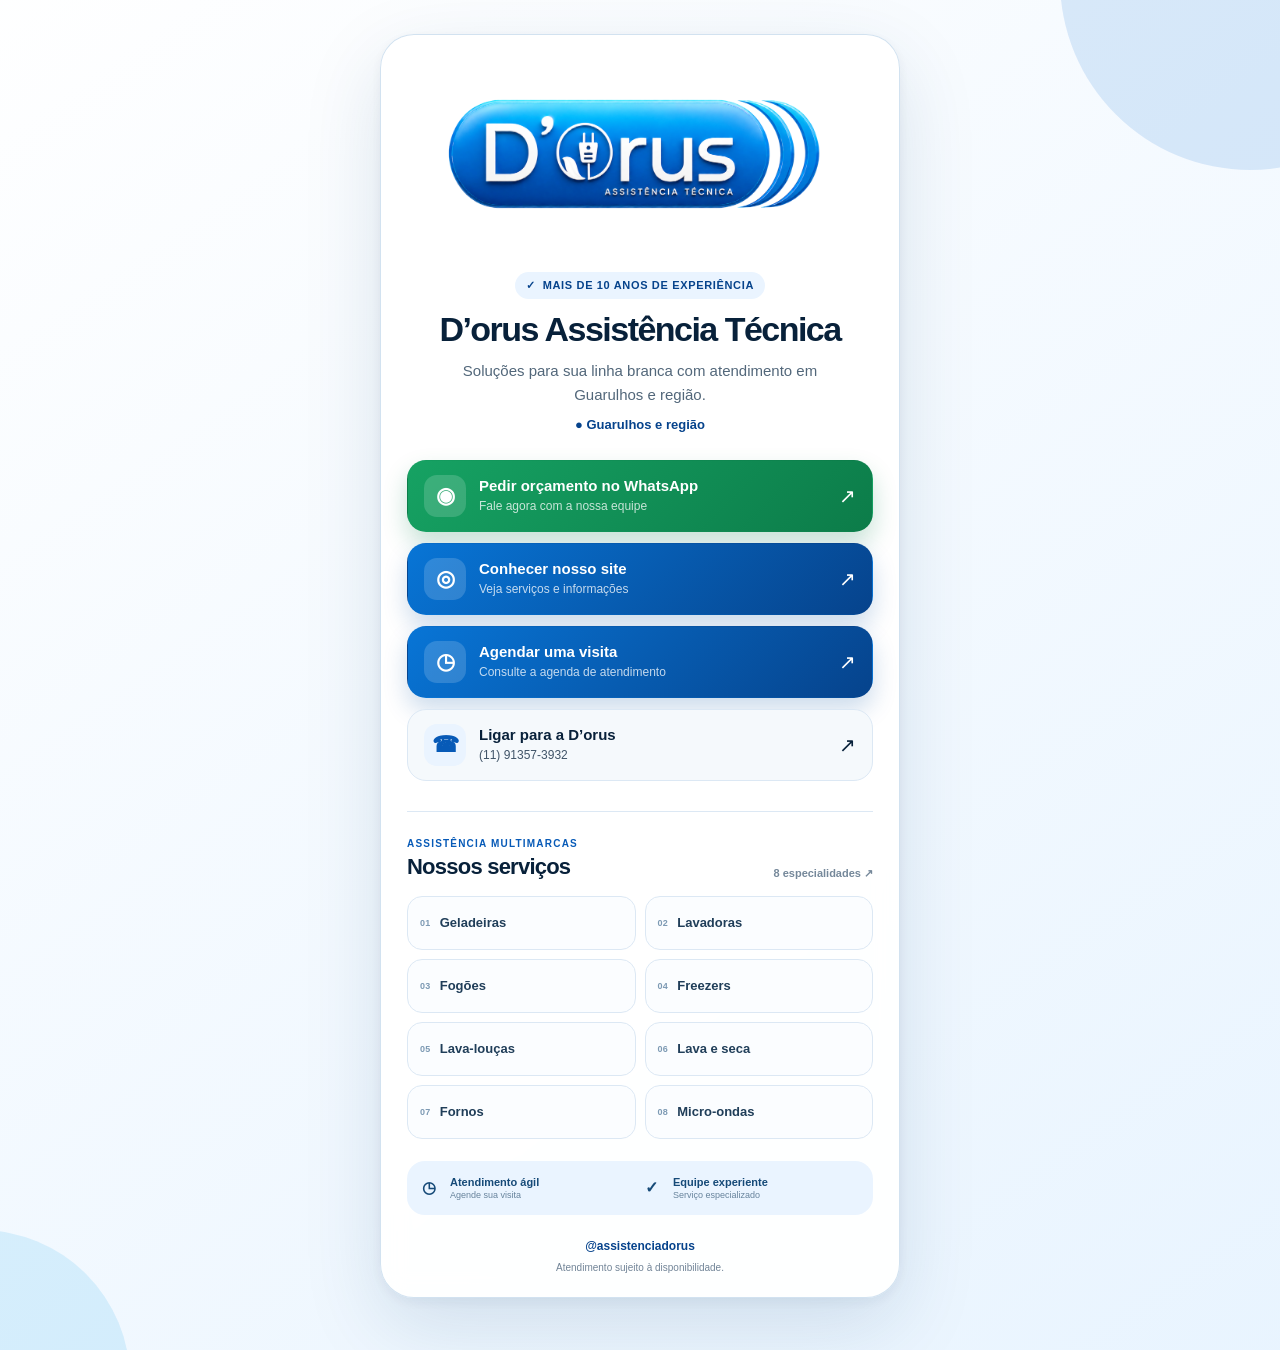
==== commit 4b7bf9e8: "Atualiza links para o dominio oficial da Dorus" ====
--- a/index.html
+++ b/index.html
@@ -43,7 +43,7 @@
             class="action-button action-whatsapp"
             href="https://wa.me/5511913573932?text=Ol%C3%A1%2C%20vim%20pelo%20Instagram%20da%20D%27orus%20e%20gostaria%20de%20solicitar%20um%20or%C3%A7amento."
             target="_blank"
-            rel="noreferrer"
+            rel="noopener noreferrer"
           >
             <span class="action-icon" aria-hidden="true">◉</span>
             <span class="action-text">
@@ -55,14 +55,28 @@
 
           <a
             class="action-button action-site"
-            href="https://kahcardim.github.io/Site-Dorus/"
+            href="https://assistenciadorus.com.br/"
             target="_blank"
-            rel="noreferrer"
+            rel="noopener noreferrer"
           >
             <span class="action-icon" aria-hidden="true">◎</span>
             <span class="action-text">
               <strong>Conhecer nosso site</strong>
               <small>Veja serviços e informações</small>
+            </span>
+            <span class="arrow" aria-hidden="true">↗</span>
+          </a>
+
+          <a
+            class="action-button action-site"
+            href="https://assistenciadorus.com.br/agendamento/"
+            target="_blank"
+            rel="noopener noreferrer"
+          >
+            <span class="action-icon" aria-hidden="true">◷</span>
+            <span class="action-text">
+              <strong>Agendar uma visita</strong>
+              <small>Consulte a agenda de atendimento</small>
             </span>
             <span class="arrow" aria-hidden="true">↗</span>
           </a>
@@ -83,15 +97,23 @@
               <span class="section-kicker">Assistência multimarcas</span>
               <h2 id="services-title">Nossos serviços</h2>
             </div>
-            <span class="service-count">5 especialidades</span>
+            <a
+              class="service-count"
+              href="https://assistenciadorus.com.br/servicos/"
+              target="_blank"
+              rel="noopener noreferrer"
+            >8 especialidades ↗</a>
           </div>
 
           <div class="services-grid">
-            <div class="service-item"><span>01</span>Geladeiras</div>
-            <div class="service-item"><span>02</span>Lavadoras</div>
-            <div class="service-item"><span>03</span>Fogões</div>
-            <div class="service-item"><span>04</span>Freezers</div>
-            <div class="service-item"><span>05</span>Lava-louças</div>
+            <a class="service-item" href="https://assistenciadorus.com.br/servicos/geladeiras/" target="_blank" rel="noopener noreferrer"><span>01</span>Geladeiras</a>
+            <a class="service-item" href="https://assistenciadorus.com.br/servicos/maquinas-de-lavar/" target="_blank" rel="noopener noreferrer"><span>02</span>Lavadoras</a>
+            <a class="service-item" href="https://assistenciadorus.com.br/servicos/fogoes/" target="_blank" rel="noopener noreferrer"><span>03</span>Fogões</a>
+            <a class="service-item" href="https://assistenciadorus.com.br/servicos/freezers/" target="_blank" rel="noopener noreferrer"><span>04</span>Freezers</a>
+            <a class="service-item" href="https://assistenciadorus.com.br/servicos/lava-loucas/" target="_blank" rel="noopener noreferrer"><span>05</span>Lava-louças</a>
+            <a class="service-item" href="https://assistenciadorus.com.br/servicos/lava-e-seca/" target="_blank" rel="noopener noreferrer"><span>06</span>Lava e seca</a>
+            <a class="service-item" href="https://assistenciadorus.com.br/servicos/fornos/" target="_blank" rel="noopener noreferrer"><span>07</span>Fornos</a>
+            <a class="service-item" href="https://assistenciadorus.com.br/servicos/micro-ondas/" target="_blank" rel="noopener noreferrer"><span>08</span>Micro-ondas</a>
           </div>
         </section>
 
@@ -110,7 +132,7 @@
           <a
             href="https://www.instagram.com/assistenciadorus/"
             target="_blank"
-            rel="noreferrer"
+            rel="noopener noreferrer"
           >
             @assistenciadorus
           </a>
--- a/styles.css
+++ b/styles.css
@@ -1,101 +1,136 @@
-:root{--ink:#071d35;--muted:#52677a;--blue:#075fbe;--cyan:#009fe3;--deep:#032755;--soft:#eef7ff;--line:#d6e5f1;--green:#159c5e}
-*{box-sizing:border-box}
-html{scroll-behavior:smooth}
-body{margin:0;color:var(--ink);font-family:Arial,Helvetica,sans-serif;background:#fff}
-a{text-decoration:none;color:inherit}
-h1,h2,h3,p{margin:0}
-.container{width:min(1160px,calc(100% - 40px));margin:auto}
-.topbar{padding:9px 0;color:#d9edff;background:var(--deep);font-size:12px}
-.topbar .container,.header .container{display:flex;align-items:center;justify-content:space-between}
-.header{background:#fff;border-bottom:1px solid #e2edf5}
-.header .container{min-height:90px;gap:32px}
-.logo{width:245px;display:block}
-.nav{display:flex;gap:27px;margin-left:auto;font-size:14px;font-weight:700}
-.nav a:hover{color:var(--blue)}
-.whatsapp-mini,.button{display:inline-flex;align-items:center;justify-content:center;gap:8px;padding:13px 18px;border-radius:12px;font-weight:800}
-.whatsapp-mini,.button-green{color:#fff;background:linear-gradient(135deg,#18ac69,#0b804b)}
-.button-blue{color:var(--blue);background:#fff;border:1px solid #b9d2e8}
-.mobile-nav{display:none;position:relative}
-.mobile-nav summary{cursor:pointer;font-weight:800}
-.mobile-nav div{position:absolute;right:0;top:30px;width:220px;display:grid;padding:10px;background:#fff;border:1px solid var(--line);border-radius:12px;box-shadow:0 15px 40px #063b8020}
-.mobile-nav a{padding:10px}
-.hero{background:radial-gradient(circle at 90% 20%,#00a0e330,transparent 34%),linear-gradient(145deg,#f8fcff,#eaf6ff)}
-.hero-grid{min-height:650px;display:grid;grid-template-columns:.9fr 1.1fr;align-items:center;gap:45px}
-.eyebrow,.kicker{display:inline-block;color:var(--blue);font-size:11px;font-weight:900;letter-spacing:.13em;text-transform:uppercase}
-.eyebrow{padding:8px 12px;margin-bottom:20px;background:#dff1ff;border-radius:999px}
-.hero h1,.internal h1{font-size:clamp(44px,6vw,72px);line-height:.99;letter-spacing:-.06em}
-.hero p,.internal p{margin-top:22px;color:var(--muted);font-size:18px;line-height:1.65}
-.actions{display:flex;gap:12px;margin-top:28px}
-.hero-image{position:relative;height:540px;margin-right:-8vw;border-radius:70px 0 0 70px;background:radial-gradient(circle at 65% 35%,#fff 0 18%,transparent 48%),linear-gradient(145deg,#dff4ff,#76c9ef 52%,#0872c8);box-shadow:-18px 28px 70px #0441752b}
-.hero-image:before{content:"";position:absolute;inset:18%;background:url('assets/dorus-logo.webp') center/contain no-repeat;filter:drop-shadow(0 16px 22px #053d7133)}
-.badge{position:absolute;left:-25px;bottom:50px;padding:18px 22px;color:#fff;background:linear-gradient(145deg,#0879d2,#06438c);border:5px solid #fff;border-radius:18px;font-size:18px;font-weight:900}
-.section{padding:88px 0}
-.section-soft{background:linear-gradient(145deg,#f5faff,#ebf6ff)}
-.section-blue{color:#fff;background:linear-gradient(130deg,var(--deep),#075db6 65%,#098aca)}
-.section-head{display:grid;grid-template-columns:1.3fr .7fr;gap:60px;align-items:end;margin-bottom:38px}
-.section h2{font-size:clamp(30px,4.5vw,47px);line-height:1.08;letter-spacing:-.045em}
-.section-head p,.copy{color:var(--muted);line-height:1.7}
-.cards{display:grid;grid-template-columns:repeat(3,1fr);gap:16px}
-.card{padding:28px;border:1px solid var(--line);border-radius:19px;background:#fff}
-.icon{width:52px;height:52px;display:grid;place-items:center;color:#fff;background:linear-gradient(145deg,var(--cyan),var(--blue));border-radius:15px;font-size:24px}
-.card h3{margin-top:20px;font-size:20px}
-.card p{margin-top:10px;color:var(--muted);font-size:14px;line-height:1.65}
-.card a{display:inline-block;margin-top:18px;color:var(--blue);font-size:13px;font-weight:800}
-.steps{display:grid;grid-template-columns:repeat(3,1fr);gap:14px;margin-top:35px}
-.step{padding:25px;border:1px solid #ffffff30;border-radius:17px;background:#ffffff12}
-.step span{color:#85ddff;font-weight:900}
-.step h3{margin-top:14px}
-.step p{margin-top:8px;color:#c7e2f8;line-height:1.55}
-.cta{display:flex;align-items:center;justify-content:space-between;gap:30px;padding:45px 50px;color:#fff;background:linear-gradient(120deg,var(--deep),var(--blue));border-radius:24px}
-.cta p{margin-top:8px;color:#d3e9fa}
-.internal{position:relative;overflow:hidden;padding:85px 0;background:linear-gradient(140deg,#f8fcff,#e7f5ff)}
-.internal p{max-width:720px}
-.content-grid{display:grid;grid-template-columns:.9fr 1.1fr;gap:80px}
-.prose{display:grid;gap:18px;color:var(--muted);font-size:17px;line-height:1.75}
-.values,.services,.tips{display:grid;grid-template-columns:repeat(2,1fr);gap:16px}
-.values .card,.services .card,.tips .card{min-height:220px}
-.checklist{display:grid;grid-template-columns:repeat(2,1fr);gap:9px;margin:20px 0;padding:0;list-style:none;color:#405970;font-size:13px}
-.checklist li:before{content:"✓";margin-right:7px;color:var(--green);font-weight:900}
-.tip-note{margin-top:20px;padding:13px;color:var(--blue);background:var(--soft);border-radius:10px;font-size:13px;font-weight:700}
-.contact-grid{display:grid;grid-template-columns:.75fr 1.25fr;gap:36px}
-.contact-list{display:grid;gap:12px;align-content:start}
-.contact-item{padding:20px;border:1px solid var(--line);border-radius:15px}
-.contact-item small{display:block;margin-bottom:5px;color:var(--muted);font-size:10px;font-weight:800;text-transform:uppercase}
-.form{display:grid;gap:16px;padding:34px;background:#f5faff;border:1px solid var(--line);border-radius:22px}
-.form label{display:grid;gap:7px;color:#27445f;font-size:12px;font-weight:800}
-.form input,.form select,.form textarea{width:100%;padding:12px;border:1px solid #bed4e7;border-radius:9px;background:#fff}
-.form textarea{min-height:110px;resize:vertical}
-.footer{margin-top:80px;padding:60px 0 25px;color:#c9def0;background:#031f40}
-.footer-grid{display:grid;grid-template-columns:1.3fr .7fr .9fr;gap:50px}
-.footer img{width:270px}
-.footer p{margin-top:15px;color:#9fbbd2;font-size:13px;line-height:1.6}
-.footer h3{color:#fff;font-size:14px}
-.footer-links{display:grid;gap:11px;font-size:13px}
-.copyright{display:flex;justify-content:space-between;margin-top:40px;padding-top:20px;border-top:1px solid #ffffff20;color:#7391aa;font-size:11px}
+:root {
+  --ink: #08213a;
+  --blue: #075ab7;
+  --blue-dark: #06438c;
+  --blue-soft: #eaf4ff;
+  --line: #dce8f4;
+  --green: #16a263;
+  --green-dark: #0c7c49;
+}
 
-@media(max-width:900px){.nav,.whatsapp-mini{display:none}
-.mobile-nav{display:block}
-.hero-grid,.section-head,.content-grid,.contact-grid{grid-template-columns:1fr}
-.hero-grid{padding-top:60px}
-.hero-image{margin-right:-20px;height:430px}
-.cards{grid-template-columns:repeat(2,1fr)}
-.steps{grid-template-columns:1fr}
-.footer-grid{grid-template-columns:1fr 1fr}
-.footer-grid>:first-child{grid-column:1/-1}
+* { box-sizing: border-box; }
+
+html { min-width: 320px; background: #eef5fb; }
+
+body {
+  margin: 0;
+  color: var(--ink);
+  font-family: Arial, Helvetica, sans-serif;
+  -webkit-font-smoothing: antialiased;
 }
-@media(max-width:620px){.container{width:calc(100% - 28px)}
-.topbar{text-align:center}
-.header .container{min-height:76px}
-.logo{width:200px}
-.hero-grid{padding-top:45px}
-.hero h1,.internal h1{font-size:42px}
-.hero-image{height:310px;margin:20px -14px 0 0;border-radius:35px}
-.badge{left:8px;bottom:10px}
-.actions{display:grid}
-.section{padding:62px 0}
-.cards,.values,.services,.tips{grid-template-columns:1fr}
-.cta{display:grid;padding:30px 24px}
-.footer-grid{grid-template-columns:1fr}
-.footer-grid>:first-child{grid-column:auto}
-.copyright{display:grid;gap:8px}
+
+a { color: inherit; text-decoration: none; }
+h1, h2, p { margin: 0; }
+
+.site-shell {
+  position: relative;
+  min-height: 100svh;
+  overflow: hidden;
+  display: grid;
+  place-items: start center;
+  padding: 34px 16px 52px;
+  background: linear-gradient(145deg, rgba(255,255,255,.96), rgba(232,244,255,.92)), #eef5fb;
 }
+
+.ambient { position: absolute; border-radius: 999px; pointer-events: none; }
+.ambient-one { width: 380px; height: 380px; top: -210px; right: -160px; background: rgba(0,102,204,.13); }
+.ambient-two { width: 300px; height: 300px; bottom: -180px; left: -170px; background: rgba(0,158,226,.12); }
+
+.menu-card {
+  position: relative;
+  z-index: 1;
+  width: min(100%, 520px);
+  border: 1px solid rgba(207,224,239,.92);
+  border-radius: 34px;
+  padding: 34px 26px 24px;
+  background: rgba(255,255,255,.94);
+  box-shadow: 0 28px 80px rgba(11,63,105,.13), 0 4px 14px rgba(11,63,105,.06);
+  backdrop-filter: blur(12px);
+}
+
+.brand-header { text-align: center; }
+.logo-frame { width: min(100%, 390px); margin: 0 auto 22px; background: transparent; }
+.brand-logo { display: block; width: 100%; height: auto; object-fit: contain; }
+
+.eyebrow {
+  width: fit-content;
+  margin: 0 auto 12px;
+  display: flex;
+  align-items: center;
+  gap: 7px;
+  padding: 7px 11px;
+  border-radius: 999px;
+  color: var(--blue-dark);
+  background: var(--blue-soft);
+  font-size: 11px;
+  font-weight: 800;
+  letter-spacing: .06em;
+  text-transform: uppercase;
+}
+
+h1 { font-size: clamp(26px, 6vw, 34px); line-height: 1.08; letter-spacing: -.045em; }
+.brand-copy { max-width: 390px; margin: 12px auto 0; color: #52677a; font-size: 15px; line-height: 1.55; }
+.location-line { margin-top: 11px; color: var(--blue-dark); font-size: 13px; font-weight: 700; }
+
+.action-list { display: grid; gap: 11px; margin-top: 28px; }
+.action-button {
+  min-height: 72px;
+  display: flex;
+  align-items: center;
+  gap: 13px;
+  padding: 12px 16px;
+  border: 1px solid transparent;
+  border-radius: 19px;
+  transition: transform 160ms ease, box-shadow 160ms ease, border-color 160ms ease;
+}
+.action-button:hover { transform: translateY(-2px); }
+.action-button:focus-visible, .menu-footer a:focus-visible { outline: 3px solid rgba(0,102,204,.35); outline-offset: 3px; }
+.action-whatsapp { color: #fff; background: linear-gradient(135deg, var(--green), var(--green-dark)); box-shadow: 0 12px 24px rgba(13,129,76,.23); }
+.action-site { color: #fff; background: linear-gradient(135deg, #0875d6, var(--blue-dark)); box-shadow: 0 12px 24px rgba(4,82,159,.2); }
+.action-call { color: var(--ink); border-color: var(--line); background: #f5f9fc; }
+.action-call:hover { border-color: #b7cee1; box-shadow: 0 9px 20px rgba(11,63,105,.08); }
+
+.action-icon {
+  flex: 0 0 auto;
+  width: 42px;
+  height: 42px;
+  display: grid;
+  place-items: center;
+  border-radius: 13px;
+  background: rgba(255,255,255,.16);
+  font-size: 22px;
+  font-weight: 800;
+}
+.action-call .action-icon { color: var(--blue); background: var(--blue-soft); }
+.action-text { min-width: 0; flex: 1; display: grid; gap: 3px; text-align: left; }
+.action-text strong { font-size: 15px; line-height: 1.25; }
+.action-text small { opacity: .76; font-size: 12px; line-height: 1.3; }
+.arrow { font-size: 20px; }
+
+.services-section { margin-top: 30px; padding-top: 26px; border-top: 1px solid var(--line); }
+.section-heading { display: flex; align-items: end; justify-content: space-between; gap: 12px; }
+.section-kicker { display: block; margin-bottom: 5px; color: var(--blue); font-size: 10px; font-weight: 800; letter-spacing: .12em; text-transform: uppercase; }
+h2 { font-size: 22px; letter-spacing: -.035em; }
+.service-count { flex: 0 0 auto; color: #75889a; font-size: 11px; font-weight: 700; }
+.services-grid { display: grid; grid-template-columns: repeat(2, minmax(0,1fr)); gap: 9px; margin-top: 16px; }
+.service-item { min-height: 54px; display: flex; align-items: center; gap: 9px; padding: 11px 12px; border: 1px solid var(--line); border-radius: 15px; color: #203e59; background: #fbfdff; font-size: 13px; font-weight: 750; }
+.service-item span { color: #7d9ab4; font-size: 9px; font-weight: 800; letter-spacing: .04em; }
+
+.trust-strip { display: grid; grid-template-columns: repeat(2,minmax(0,1fr)); gap: 10px; margin-top: 22px; padding: 15px; border-radius: 18px; color: #164a78; background: var(--blue-soft); }
+.trust-strip > div { display: flex; align-items: center; gap: 8px; }
+.trust-strip span:not(.trust-icon) { min-width: 0; display: grid; gap: 2px; }
+.trust-strip strong { font-size: 11px; }
+.trust-strip small { color: #67839c; font-size: 9px; }
+.trust-icon { width: 20px; font-weight: 900; }
+
+.menu-footer { display: flex; flex-direction: column; align-items: center; gap: 9px; margin-top: 24px; color: #718497; font-size: 10px; }
+.menu-footer a { color: var(--blue-dark); font-size: 12px; font-weight: 800; }
+
+@media (max-width: 420px) {
+  .site-shell { padding: 14px 0 0; background: #fff; }
+  .menu-card { border: 0; border-radius: 0; padding: 26px 18px 24px; box-shadow: none; }
+  .logo-frame { width: min(100%, 340px); }
+  .action-button { padding-inline: 13px; }
+}
+
+@media (prefers-reduced-motion: reduce) { .action-button { transition: none; } }
